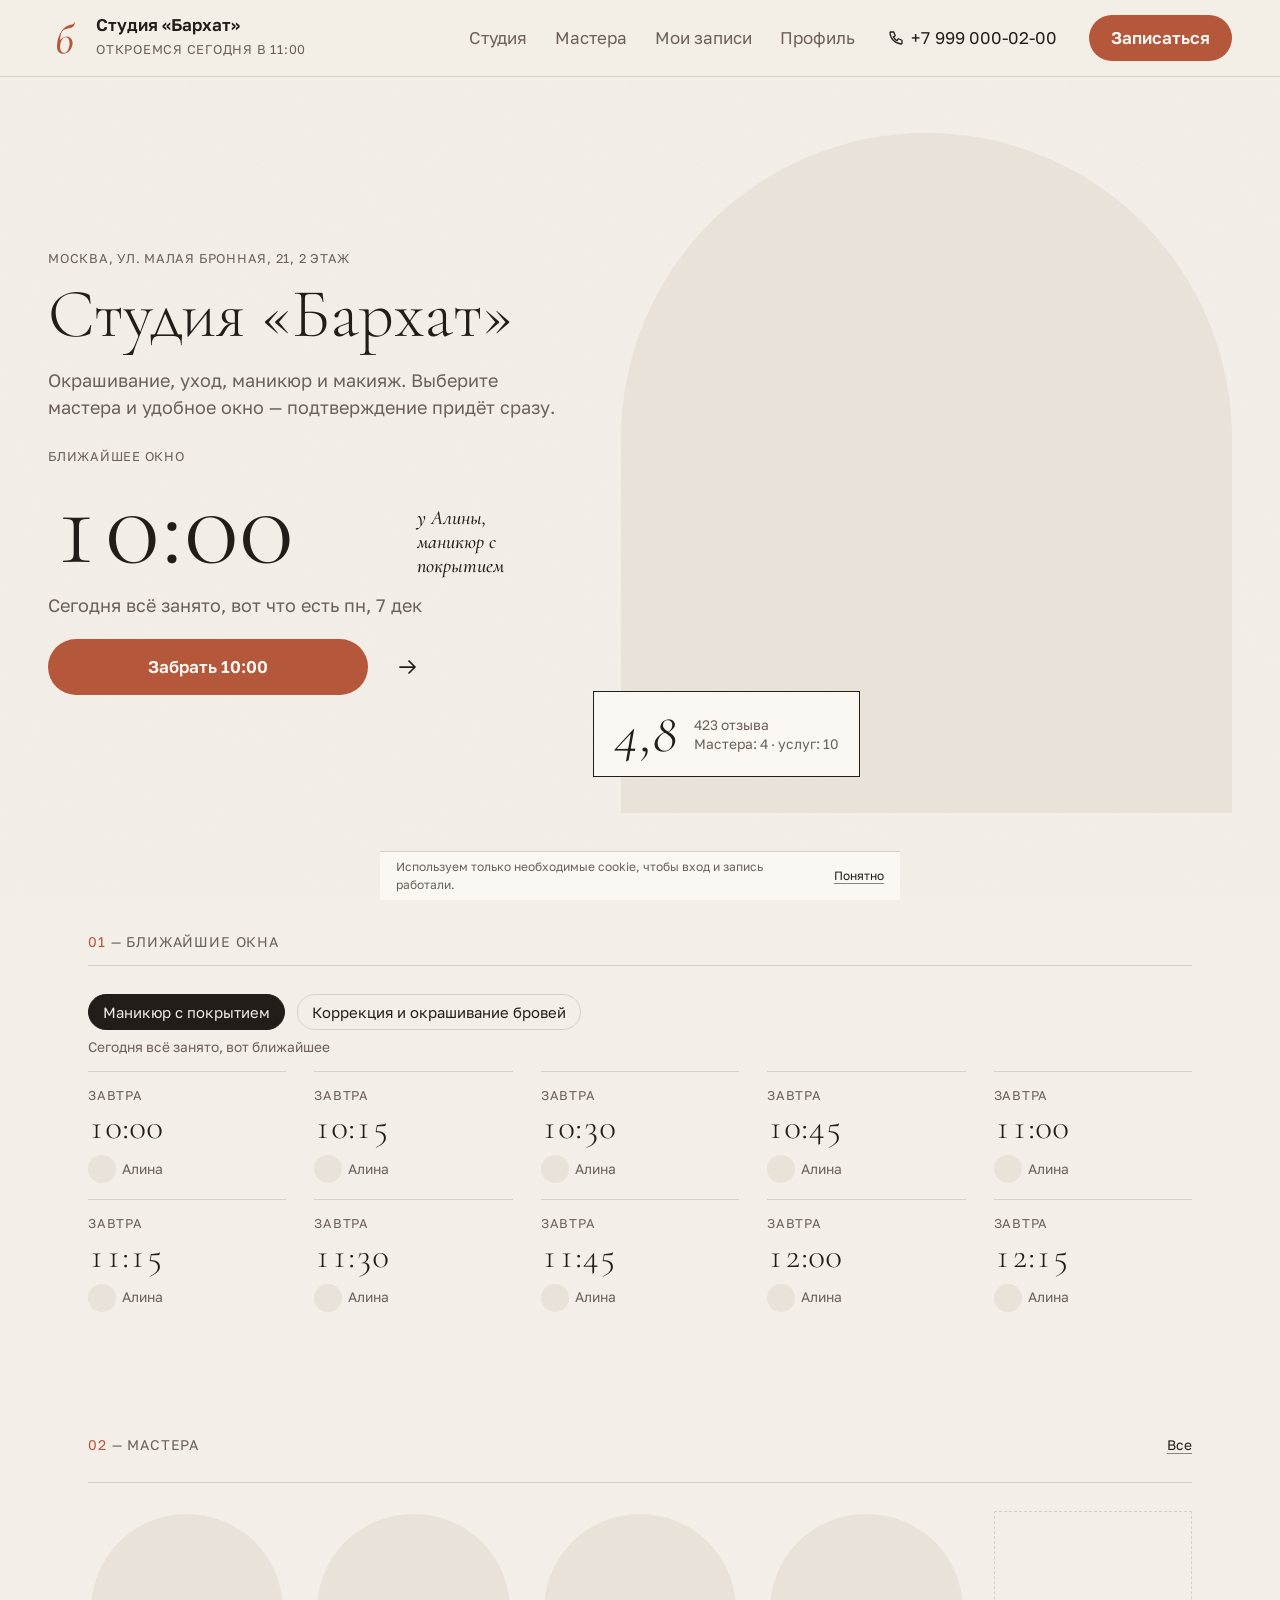
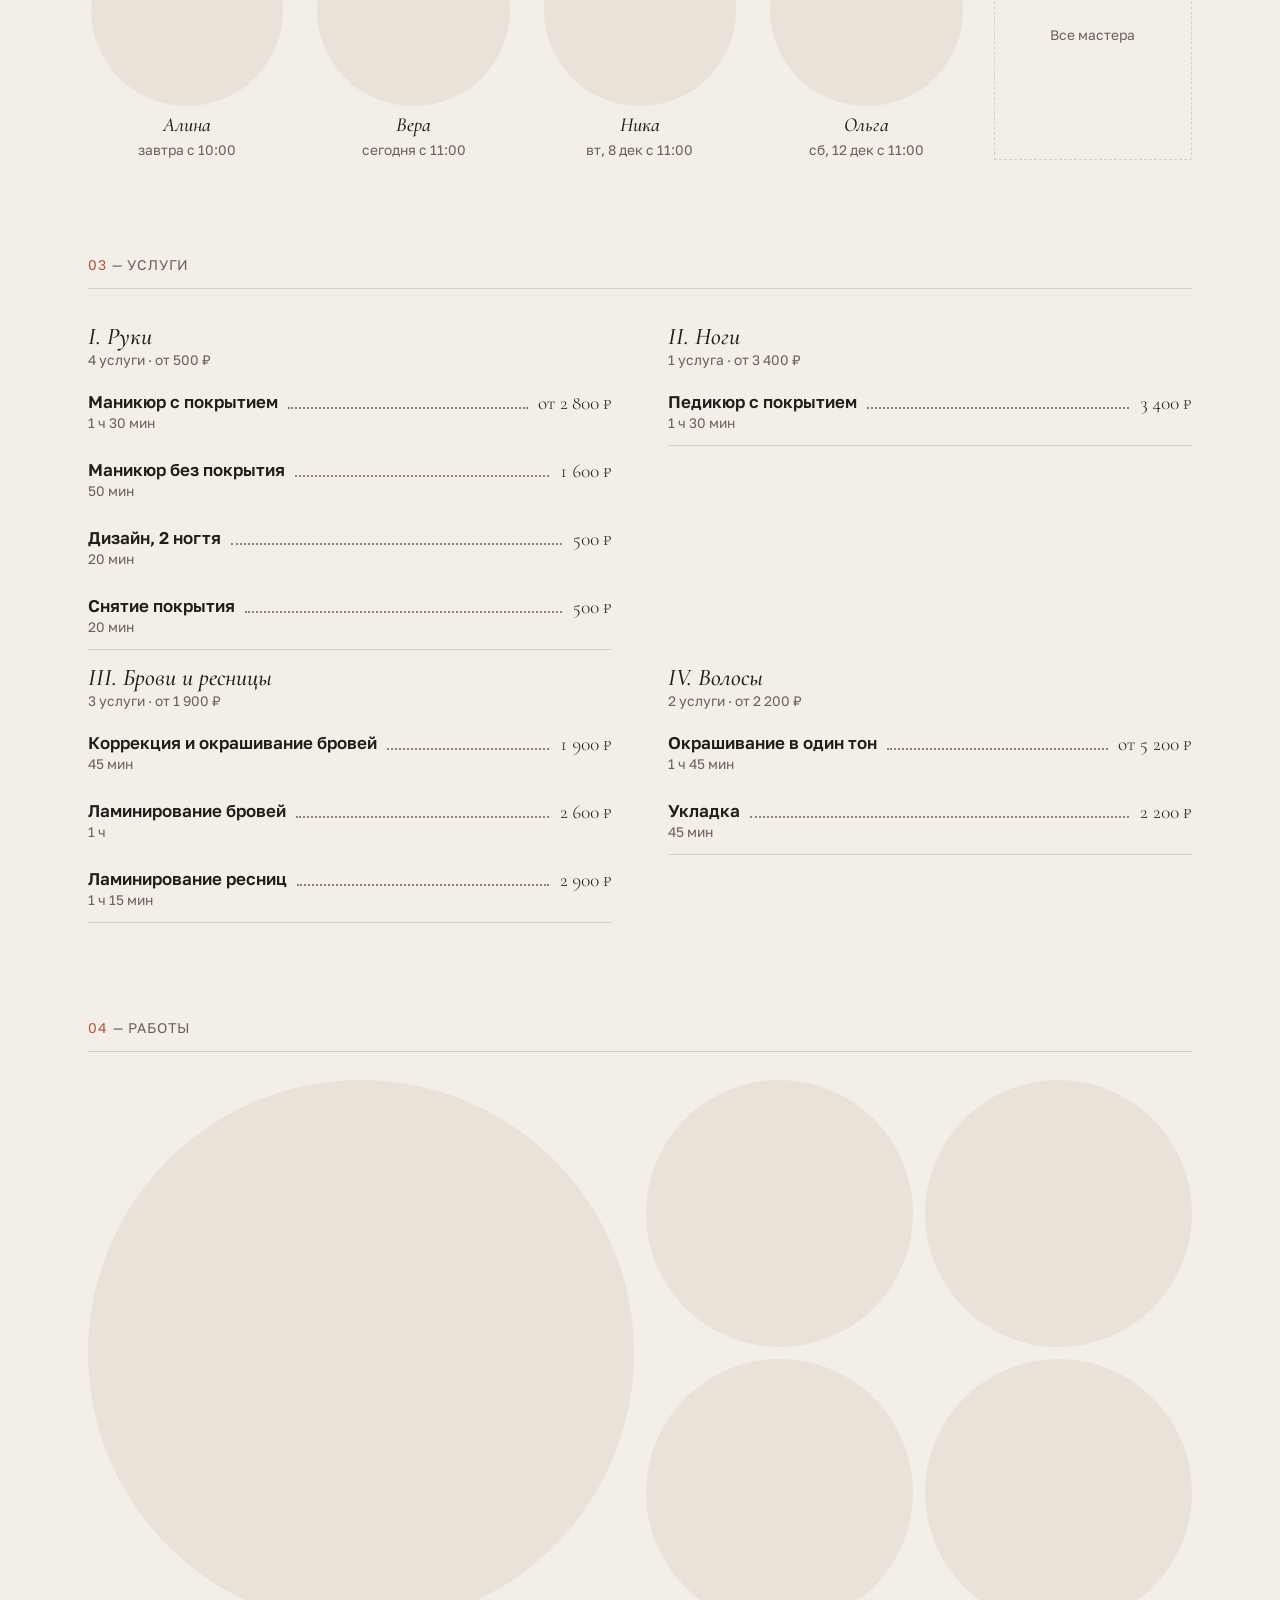
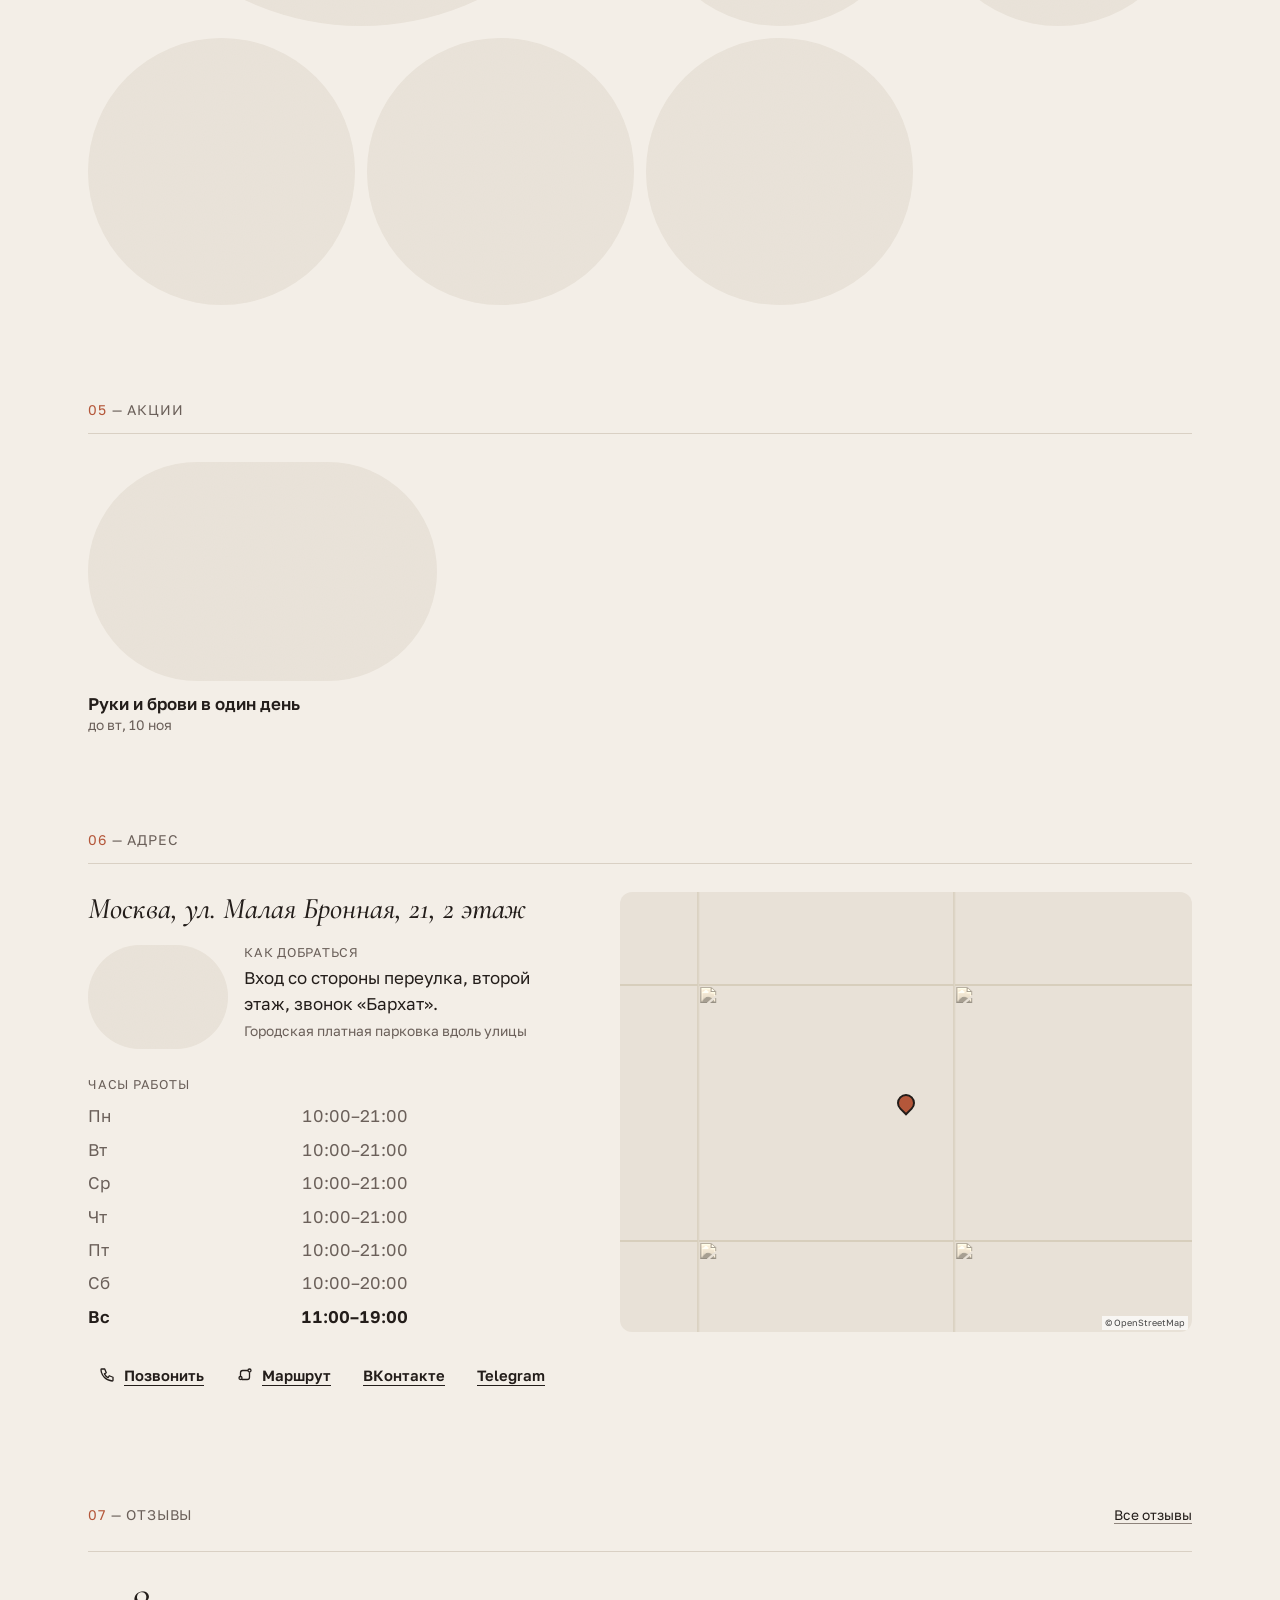
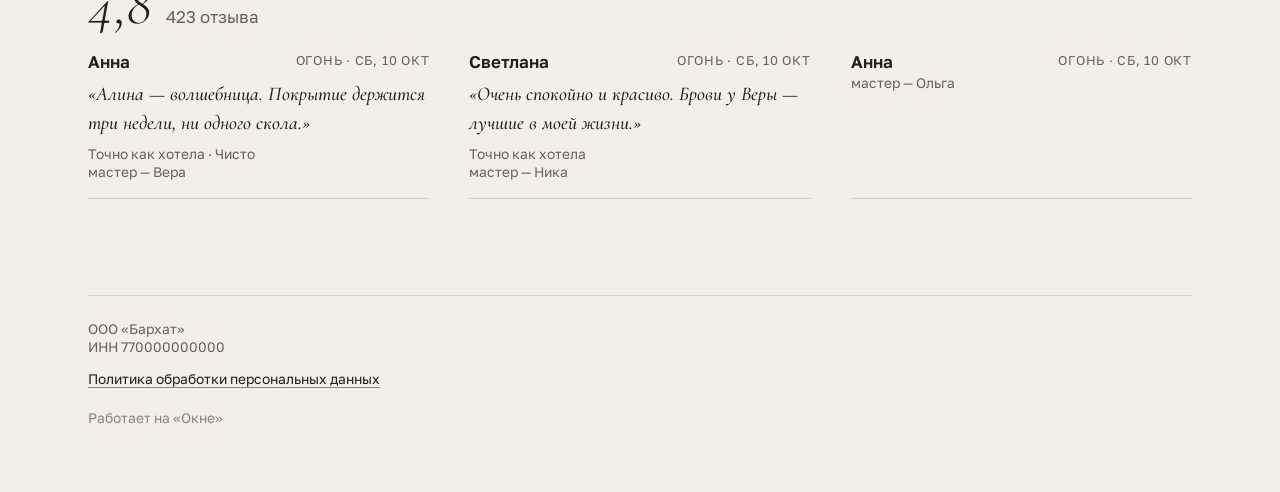
==== barhat-beauty/index.html @ 27f43a8c "Студия красоты «Бархат» — онлайн-запись — демо-версия Собранный сайт, скриншоты и запуск в один клик" ====
<!doctype html>
<html lang="ru" data-theme="zhurnal">
  <head>
    <meta charset="UTF-8" />
    <meta name="viewport" content="width=device-width, initial-scale=1, viewport-fit=cover" />
    <meta name="mobile-web-app-capable" content="yes" />
    <meta name="apple-mobile-web-app-capable" content="yes" />
    <meta name="apple-mobile-web-app-status-bar-style" content="black-translucent" />
    <meta name="format-detection" content="telephone=no" />
    <title>Студия «Бархат»</title><meta name="description" content="Онлайн-запись в «Студия «Бархат»»"><meta name="theme-color" content="#F3EEE7"><meta name="apple-mobile-web-app-title" content="Бархат"><link rel="manifest" href="/barhat-beauty/manifest/client.webmanifest?v=mv2ydxkx"><link rel="icon" type="image/png" sizes="192x192" href="/barhat-beauty/icons/any/192.png?v=mv2ydxkx"><link rel="apple-touch-icon" sizes="180x180" href="/barhat-beauty/icons/apple/180.png?v=mv2ydxkx">
    <script>window.__OKNO__=Object.assign({"slug":"barhat","theme":"ZHURNAL","accent":"#B4573A","name":"Студия «Бархат»","shortName":"Бархат","niche":"BEAUTY","tz":"Europe/Moscow","demo":true},{app:(function(){var p=location.pathname.slice(14);return /^\/master(\/|$)/.test(p)?'master':/^\/admin(\/|$)/.test(p)?'admin':'client'})()})</script>
    <script type="module" crossorigin src="/barhat-beauty/assets/index-DfB3aI8N.js"></script>
    <link rel="stylesheet" crossorigin href="/barhat-beauty/assets/index-D0xAatuv.css">
  </head>
  <body>
    <div id="root"></div>
    <noscript>Для записи нужен JavaScript. Позвоните в салон — запишем по телефону.</noscript>
  </body>
</html>
---- barhat-beauty/assets/index-D0xAatuv.css ----
:root{--k: 1;--gutter: 20px;--nav-h: 64px;--safe-top: env(safe-area-inset-top, 0px);--safe-bottom: env(safe-area-inset-bottom, 0px);--tap: 44px}@media(max-width:370px){:root{--k: .94}}@media(min-width:430px){:root{--k: 1.06}}[data-theme=masterskaya]{color-scheme:dark;--bg: #14110e;--surface: #1e1a16;--surface-2: #2a241e;--ink: #efe7da;--ink-2: #a89c8b;--ink-3: #6e6457;--rule: #3a3229;--accent: #c9a14a;--on-accent: #14110e;--mark: #d8573a;--ok: #7fb07a;--warn: #e0a84a;--alert: #e0573d;--grain: .06;--texture: .03;--radius-s: 2px;--radius-m: 4px;--radius-l: 8px;--radius-photo: 2px;--radius-button: 2px;--radius-chip: 2px;--radius-field: 0;--radius-sheet: 8px;--rule-w: 1px;--shadow-sheet: none;--font-display: "Alumni Sans", "Arial Narrow", sans-serif;--font-ui: "Golos Text", system-ui, sans-serif;--font-mono: "IBM Plex Mono", ui-monospace, monospace;--font-price: var(--font-mono);--font-label: var(--font-mono);--time-xl: 112px;--time-xl-w: 800;--time-xl-lh: .85;--time-xl-ls: -.02em;--time-xl-style: normal;--time-l: 56px;--time-l-w: 800;--time-l-style: normal;--time-m: 28px;--time-m-w: 700;--h1: 34px;--h1-w: 700;--h1-tt: uppercase;--h1-ls: .02em;--h1-style: normal;--h1-font: var(--font-display);--h2: 22px;--h2-w: 700;--h2-tt: uppercase;--h2-ls: .02em;--h2-style: normal;--h2-font: var(--font-display);--label: 11px;--label-w: 500;--label-tt: uppercase;--label-ls: .08em;--price: 18px;--price-w: 500;--caption-w: 500;--body-lh: 1.45;--spring-stiffness: 520;--spring-damping: 38;--spring-mass: 1.2;--dur: .26s;--ease: cubic-bezier(.2, .9, .1, 1);--cap: butt}[data-theme=zhurnal]{color-scheme:light;--bg: #f3eee7;--surface: #fbf8f3;--surface-2: #e8e1d7;--ink: #231d1a;--ink-2: #6b605a;--ink-3: #8e837b;--rule: #d9d0c4;--accent: #b4573a;--on-accent: #fbf8f3;--mark: #b4573a;--ok: #5e8c61;--warn: #c98a2e;--alert: #b83a3a;--grain: .03;--texture: .02;--radius-s: 0;--radius-m: 12px;--radius-l: 999px;--radius-photo: 999px;--radius-button: 999px;--radius-chip: 999px;--radius-field: 12px;--radius-sheet: 24px;--rule-w: 1px;--shadow-sheet: 0 -12px 40px rgba(35, 29, 26, .12);--font-display: "Cormorant Garamond", Georgia, serif;--font-ui: "Golos Text", system-ui, sans-serif;--font-mono: "Golos Text", system-ui, sans-serif;--font-price: "Cormorant Garamond", Georgia, serif;--font-label: "Golos Text", system-ui, sans-serif;--time-xl: 96px;--time-xl-w: 300;--time-xl-lh: .9;--time-xl-ls: -.01em;--time-xl-style: normal;--time-l: 52px;--time-l-w: 300;--time-l-style: italic;--time-m: 28px;--time-m-w: 400;--h1: 36px;--h1-w: 400;--h1-tt: none;--h1-ls: 0;--h1-style: normal;--h1-font: var(--font-display);--h2: 24px;--h2-w: 500;--h2-tt: none;--h2-ls: 0;--h2-style: italic;--h2-font: var(--font-display);--label: 12px;--label-w: 500;--label-tt: uppercase;--label-ls: .06em;--price: 18px;--price-w: 500;--caption-w: 400;--body-lh: 1.5;--spring-stiffness: 180;--spring-damping: 26;--spring-mass: 1;--dur: .44s;--ease: cubic-bezier(.25, .1, .25, 1);--cap: round}[data-theme=signal]{color-scheme:light;--bg: #e7e6e1;--surface: #f4f3ef;--surface-2: #d6d4cd;--ink: #121212;--ink-2: #4d4d4a;--ink-3: #6f6e69;--rule: #121212;--accent: #ffd200;--on-accent: #121212;--mark: #ff5b14;--ok: #1f9d55;--warn: #ff8a00;--alert: #e02424;--grain: .02;--texture: 0;--radius-s: 0;--radius-m: 0;--radius-l: 4px;--radius-photo: 0;--radius-button: 0;--radius-chip: 0;--radius-field: 0;--radius-sheet: 0;--rule-w: 2px;--shadow-sheet: none;--font-display: "Unbounded", "Arial Black", sans-serif;--font-ui: "IBM Plex Sans", system-ui, sans-serif;--font-mono: "IBM Plex Mono", ui-monospace, monospace;--font-price: var(--font-mono);--font-label: var(--font-mono);--time-xl: 72px;--time-xl-w: 900;--time-xl-lh: .9;--time-xl-ls: -.03em;--time-xl-style: normal;--time-l: 40px;--time-l-w: 900;--time-l-style: normal;--time-m: 22px;--time-m-w: 800;--h1: 26px;--h1-w: 800;--h1-tt: none;--h1-ls: -.01em;--h1-style: normal;--h1-font: var(--font-display);--h2: 18px;--h2-w: 800;--h2-tt: none;--h2-ls: 0;--h2-style: normal;--h2-font: var(--font-display);--label: 11px;--label-w: 600;--label-tt: uppercase;--label-ls: .06em;--price: 18px;--price-w: 600;--caption-w: 500;--body-lh: 1.45;--spring-stiffness: 700;--spring-damping: 45;--spring-mass: .8;--dur: .18s;--ease: cubic-bezier(.5, 0, 0, 1);--cap: butt}@media(prefers-color-scheme:dark){[data-theme=zhurnal]:not([data-scheme=light]){color-scheme:dark;--bg: #1c1714;--surface: #251f1b;--surface-2: #342b25;--ink: #efe6dc;--ink-2: #b3a597;--ink-3: #85786c;--rule: #3d342d;--accent: #d07a5c;--on-accent: #1c1714;--mark: #d07a5c;--shadow-sheet: 0 -12px 40px rgba(0, 0, 0, .5)}[data-theme=signal]:not([data-scheme=light]){color-scheme:dark;--bg: #161616;--surface: #202020;--surface-2: #2c2c2c;--ink: #f2f2ee;--ink-2: #b8b8b2;--ink-3: #8a8a85;--rule: #f2f2ee}}.dense{--time-xl: 56px;--time-l: 32px;--time-m: 18px;--h1: 24px;--h2: 16px;--gutter: 16px}*,*:before,*:after{box-sizing:border-box}html{-webkit-text-size-adjust:100%;text-size-adjust:100%;-webkit-tap-highlight-color:transparent}html,body{margin:0;background:var(--bg);color:var(--ink);font-family:var(--font-ui);font-size:calc(16px * var(--k));line-height:var(--body-lh);min-height:100%}html{overscroll-behavior-y:none}body{min-height:100dvh;font-feature-settings:"tnum" 0;-webkit-font-smoothing:antialiased}#root{min-height:100dvh}img{display:block;max-width:100%}button,input,textarea,select{font:inherit;color:inherit}button{background:none;border:0;padding:0;cursor:pointer;touch-action:manipulation}a{color:inherit}:focus{outline:none}:focus-visible{outline:2px solid var(--ink);outline-offset:2px}::selection{background:var(--accent);color:var(--on-accent)}.sr-only{position:absolute!important;width:1px;height:1px;overflow:hidden;clip:rect(0 0 0 0);white-space:nowrap}.num,.t-xl,.t-l,.t-m,.price{font-variant-numeric:tabular-nums;font-feature-settings:"tnum" 1}.t-xl{font-family:var(--font-display);font-size:min(calc(var(--time-xl) * var(--k)),30vw);font-weight:var(--time-xl-w);line-height:var(--time-xl-lh);letter-spacing:var(--time-xl-ls);font-style:var(--time-xl-style)}.t-l{font-family:var(--font-display);font-size:calc(var(--time-l) * var(--k));font-weight:var(--time-l-w);font-style:var(--time-l-style);line-height:.95}.t-m{font-family:var(--font-display);font-size:calc(var(--time-m) * var(--k));font-weight:var(--time-m-w);line-height:1}.h1{font-family:var(--h1-font);font-size:calc(var(--h1) * var(--k));font-weight:var(--h1-w);text-transform:var(--h1-tt);letter-spacing:var(--h1-ls);font-style:var(--h1-style);line-height:1.05;margin:0}.h2{font-family:var(--h2-font);font-size:calc(var(--h2) * var(--k));font-weight:var(--h2-w);text-transform:var(--h2-tt);letter-spacing:var(--h2-ls);font-style:var(--h2-style);line-height:1.1;margin:0}.label{font-family:var(--font-label);font-size:calc(var(--label) * var(--k));font-weight:var(--label-w);text-transform:var(--label-tt);letter-spacing:var(--label-ls);line-height:1.3;color:var(--ink-2)}.caption{font-size:calc(13px * var(--k));font-weight:var(--caption-w);color:var(--ink-2);line-height:1.35}.strong{font-weight:600}.price{font-family:var(--font-price);font-size:calc(var(--price) * var(--k));font-weight:var(--price-w);white-space:nowrap}.muted{color:var(--ink-2)}.faint{color:var(--ink-3)}.accent-text{color:var(--accent)}[data-theme=signal] .accent-text{color:var(--ink);background:var(--accent);padding:0 4px}[data-theme=zhurnal] em,[data-theme=zhurnal] .em{font-family:var(--font-display);font-style:italic;font-size:1.15em}.clamp2{display:-webkit-box;-webkit-line-clamp:2;-webkit-box-orient:vertical;overflow:hidden}.screen{min-height:100dvh;padding-top:var(--safe-top);padding-bottom:calc(var(--nav-h) + var(--safe-bottom) + 24px);position:relative}.screen.no-nav{padding-bottom:calc(var(--safe-bottom) + 24px)}.pad{padding-left:var(--gutter);padding-right:var(--gutter)}.stack>*+*{margin-top:12px}.row{display:flex;align-items:center;gap:12px}.between{justify-content:space-between}.grow{flex:1;min-width:0}.block{margin-top:calc(56px * var(--k))}.block-s{margin-top:32px}.hscroll{display:flex;gap:12px;overflow-x:auto;scroll-snap-type:x proximity;padding:0 var(--gutter);scrollbar-width:none;-webkit-overflow-scrolling:touch}.hscroll::-webkit-scrollbar{display:none}.hscroll>*{scroll-snap-align:start;flex-shrink:0}.section-label{display:flex;align-items:baseline;gap:8px;margin-bottom:16px}.section-label .no{color:var(--accent)}[data-theme=signal] .section-label .no{background:var(--ink);color:var(--accent);padding:1px 5px}.rule{border:0;border-top:var(--rule-w) solid var(--rule);margin:0}.list-row{display:flex;align-items:center;gap:12px;min-height:60px;padding:12px 0;border-bottom:var(--rule-w) solid var(--rule);width:100%;text-align:left}[data-theme=zhurnal] .list-row{margin:0 calc(var(--gutter) * -1);padding-left:var(--gutter);padding-right:var(--gutter);width:calc(100% + var(--gutter) * 2)}.brass-rule{position:relative;height:1px;background:var(--accent);opacity:.7;margin:0 var(--gutter)}.brass-rule:before,.brass-rule:after{content:"";position:absolute;top:-3px;width:7px;height:7px;border-radius:50%;background:var(--accent);box-shadow:inset -1px -1px #00000059}.brass-rule:before{left:0}.brass-rule:after{right:0}.btn{position:relative;display:inline-flex;align-items:center;justify-content:center;gap:8px;min-height:56px;padding:0 24px;border-radius:var(--radius-button);background:var(--accent);color:var(--on-accent);font-weight:600;font-size:calc(16px * var(--k));transition:transform .12s var(--ease),filter .12s;user-select:none;-webkit-user-select:none;white-space:nowrap}.btn:active{transform:scale(.97);filter:brightness(.96)}.btn[disabled]{opacity:.4;pointer-events:none}.btn.full{width:100%}.btn.small{min-height:44px;padding:0 16px;font-size:calc(14px * var(--k))}[data-theme=signal] .btn{border:2px solid #121212;text-transform:uppercase;letter-spacing:.04em;font-family:var(--font-display);font-weight:800;font-size:calc(14px * var(--k));box-shadow:4px 4px #121212}[data-theme=signal] .btn:active{box-shadow:1px 1px #121212;transform:translate(3px,3px)}.btn-2{background:transparent;color:var(--ink);border:1px solid var(--ink-2)}[data-theme=zhurnal] .btn-2{border:0;text-decoration:underline;text-underline-offset:4px;text-decoration-thickness:1px;padding:0 8px}[data-theme=signal] .btn-2{background:#fff;color:#121212;border:2px solid #121212;box-shadow:none}.btn-ghost{background:transparent;color:var(--ink);min-height:var(--tap);padding:0 12px}[data-theme=signal] .btn-ghost{border:0;box-shadow:none}.btn-danger{background:transparent;color:var(--alert);border:1px solid var(--alert)}[data-theme=signal] .btn-danger{box-shadow:none;border:2px solid var(--alert)}.icon-btn{width:var(--tap);height:var(--tap);display:inline-grid;place-items:center;border-radius:var(--radius-s);color:var(--ink);flex-shrink:0}.icon-btn:active{transform:scale(.94)}.link{color:var(--ink);text-decoration:underline;text-underline-offset:3px;text-decoration-color:var(--ink-3);min-height:var(--tap);display:inline-flex;align-items:center}.chip{display:inline-flex;align-items:center;gap:6px;height:36px;padding:0 14px;border-radius:var(--radius-chip);border:1px solid var(--rule);background:transparent;color:var(--ink);font-size:calc(14px * var(--k));white-space:nowrap}[data-theme=signal] .chip{border:2px solid var(--ink)}.chip[aria-pressed=true],.chip.on{background:var(--ink);color:var(--bg);border-color:var(--ink)}.badge{display:inline-flex;align-items:center;height:20px;padding:0 6px;border:1px solid currentColor;font-family:var(--font-label);font-size:10px;letter-spacing:.06em;text-transform:uppercase;color:var(--accent);border-radius:var(--radius-s);white-space:nowrap}[data-theme=signal] .badge{color:var(--ink);background:var(--accent);border:2px solid var(--ink)}.field{display:block}.field .label{display:block;margin-bottom:6px}.input{width:100%;height:56px;padding:0 4px;border:0;border-bottom:1px solid var(--ink-3);background:transparent;font-size:calc(18px * var(--k));border-radius:0}textarea.input{height:auto;min-height:96px;padding:12px 4px;resize:vertical;line-height:1.4}.input:focus{border-bottom:2px solid var(--accent)}[data-theme=signal] .input{border-bottom:2px solid var(--ink)}[data-theme=signal] .input:focus{border-bottom-color:var(--mark)}[data-theme=zhurnal] .input{border:1px solid var(--rule);border-radius:var(--radius-field);padding:0 16px;background:var(--surface)}[data-theme=zhurnal] textarea.input{padding:12px 16px}[data-theme=zhurnal] .input:focus{border:2px solid var(--accent)}.input.error{border-color:var(--alert)}.field-error{color:var(--alert);font-size:13px;margin-top:6px}.phone-field{display:flex;align-items:stretch;gap:8px}.phone-field .prefix{display:grid;place-items:center;padding:0 14px;background:var(--surface-2);color:var(--ink-2);font-size:calc(18px * var(--k));border-radius:var(--radius-field);font-variant-numeric:tabular-nums}.switch{position:relative;width:52px;height:32px;border-radius:999px;background:var(--surface-2);flex-shrink:0;transition:background var(--dur) var(--ease)}.switch:after{content:"";position:absolute;top:3px;left:3px;width:26px;height:26px;border-radius:50%;background:var(--ink);transition:transform var(--dur) var(--ease)}.switch[aria-checked=true]{background:var(--accent)}.switch[aria-checked=true]:after{transform:translate(20px);background:var(--on-accent)}[data-theme=signal] .switch,[data-theme=signal] .switch:after{border-radius:0}[data-theme=signal] .switch{border:2px solid var(--ink)}[data-theme=signal] .switch:after{top:2px;left:2px;width:24px;height:24px}.surface{background:var(--surface);border-radius:var(--radius-m)}[data-theme=masterskaya] .raised{background:var(--surface);border-top:1px solid rgba(201,161,74,.55);border-radius:var(--radius-m)}[data-theme=zhurnal] .raised{border:1px solid var(--ink)}[data-theme=signal] .raised{background:var(--accent);color:#121212;--ink: #121212;--ink-2: #2b2b2b;--ink-3: #4a4a4a;--rule: #121212}.hazard{background:repeating-linear-gradient(45deg,#ffd200 0 10px,#121212 10px 20px)}.skeleton{background:var(--surface-2);border-radius:var(--radius-s);animation:sk 1.6s ease-in-out infinite}@keyframes sk{0%,to{opacity:.5}50%{opacity:.8}}.photo{position:relative;overflow:hidden;background:var(--surface-2);border-radius:var(--radius-photo)}.photo img{width:100%;height:100%;object-fit:cover;transition:opacity .3s}.photo:after{content:"";position:absolute;inset:0;pointer-events:none;opacity:calc(var(--grain) * 6);mix-blend-mode:overlay;background-image:url("data:image/svg+xml;utf8,<svg xmlns='http://www.w3.org/2000/svg' width='160' height='160'><filter id='n'><feTurbulence type='fractalNoise' baseFrequency='0.9' numOctaves='2' stitchTiles='stitch'/><feColorMatrix values='0 0 0 0 0.5 0 0 0 0 0.5 0 0 0 0 0.5 0 0 0 1 0'/></filter><rect width='100%' height='100%' filter='url(%23n)'/></svg>")}[data-theme=masterskaya] .photo img{filter:sepia(.18) saturate(.9) contrast(1.04)}[data-theme=signal] .photo img{filter:contrast(1.12) saturate(1.05)}.bg-texture:before{content:"";position:fixed;inset:0;pointer-events:none;z-index:0;opacity:var(--texture);background-image:url("data:image/svg+xml;utf8,<svg xmlns='http://www.w3.org/2000/svg' width='220' height='220'><filter id='p'><feTurbulence type='fractalNoise' baseFrequency='0.65' numOctaves='3'/></filter><rect width='100%' height='100%' filter='url(%23p)'/></svg>")}.bottom-nav{position:fixed;left:0;right:0;bottom:0;z-index:40;height:calc(var(--nav-h) + var(--safe-bottom));padding-bottom:var(--safe-bottom);background:var(--bg);border-top:var(--rule-w) solid var(--rule);display:grid;grid-template-columns:1fr 1fr 1.2fr 1fr 1fr;align-items:stretch}.bottom-nav a{display:flex;flex-direction:column;align-items:center;justify-content:center;gap:2px;text-decoration:none;color:var(--ink-3);font-size:11px;position:relative}.bottom-nav a.active{color:var(--ink)}.bottom-nav .dot{position:absolute;top:10px;right:calc(50% - 16px);width:8px;height:8px;border-radius:50%;background:var(--mark);border:2px solid var(--bg)}.toast-wrap{position:fixed;top:calc(var(--safe-top) + 8px);left:12px;right:12px;z-index:100;display:flex;flex-direction:column;gap:8px;pointer-events:none;max-width:480px;margin:0 auto}.toast{pointer-events:auto;background:var(--surface);color:var(--ink);padding:14px 16px 18px;font-size:15px;position:relative;box-shadow:0 8px 24px #00000040}[data-theme=masterskaya] .toast,[data-theme=signal] .toast{--tooth: 8px;-webkit-mask:conic-gradient(from 135deg at bottom,#0000,#000 1deg 89deg,#0000 90deg) bottom / var(--tooth) 51% repeat-x,linear-gradient(#000 0 0) top / 100% calc(100% - var(--tooth) / 2 + .5px) no-repeat;mask:conic-gradient(from 135deg at bottom,#0000,#000 1deg 89deg,#0000 90deg) bottom / var(--tooth) 51% repeat-x,linear-gradient(#000 0 0) top / 100% calc(100% - var(--tooth) / 2 + .5px) no-repeat}[data-theme=signal] .toast{background:#fff;border-left:6px solid var(--accent)}[data-theme=zhurnal] .toast{border:1px solid var(--ink);border-radius:0;box-shadow:none;padding-bottom:14px}.toast.error{border-left:4px solid var(--alert)}.banner{position:fixed;left:12px;right:12px;bottom:calc(var(--nav-h) + var(--safe-bottom) + 12px);z-index:60;background:var(--ink);color:var(--bg);padding:12px 16px;display:flex;align-items:center;gap:12px;border-radius:var(--radius-m);max-width:480px;margin:0 auto;font-size:14px}.banner button{color:var(--accent);font-weight:600;min-height:var(--tap)}[data-theme=signal] .banner button{color:var(--accent)}.empty{padding:40px var(--gutter);display:flex;flex-direction:column;align-items:flex-start;gap:16px}.empty svg{color:var(--mark)}@media(prefers-reduced-motion:reduce){*,*:before,*:after{animation-duration:.01ms!important;animation-iteration-count:1!important;transition-duration:.15s!important}}.mobile-frame{max-width:520px;margin:0 auto;position:relative;min-height:100dvh}@media(min-width:600px){.mobile-frame .bottom-nav{max-width:520px;margin:0 auto}}.btn.small{white-space:normal;text-align:center;line-height:1.15;min-width:0;padding:0 10px}#root{overflow-x:clip}.ribbon-scroll{overflow-x:auto;overflow-y:hidden;scroll-snap-type:x mandatory;scrollbar-width:none;-webkit-overflow-scrolling:touch;border-top:var(--rule-w) solid var(--rule);border-bottom:var(--rule-w) solid var(--rule)}.ribbon-scroll::-webkit-scrollbar{display:none}.ribbon-busy{position:absolute;top:18px;bottom:24px;background:repeating-linear-gradient(135deg,var(--surface-2) 0 2px,transparent 2px 7px);opacity:.9}.ribbon-slot{position:absolute;bottom:24px;width:18px;height:80px;display:flex;align-items:flex-end;justify-content:center;transform-origin:bottom}.ribbon-tooth{display:block;width:4px;border-radius:var(--radius-s);transition:height .16s var(--ease),background .16s}[data-theme=signal] .ribbon-tooth{width:6px}.ribbon-snap{position:absolute;top:0;width:1px;height:1px;scroll-snap-align:center;scroll-snap-stop:always}.ribbon-pointer{position:absolute;left:50%;top:-10px;bottom:-2px;width:2px;margin-left:-1px;background:var(--mark);z-index:2;pointer-events:none}.ribbon-pointer:before{content:"";position:absolute;top:0;left:-5px;border:6px solid transparent;border-top:8px solid var(--mark)}.day-cell{position:relative;width:52px;min-height:82px;display:flex;flex-direction:column;align-items:center;justify-content:space-between;padding:8px 0 6px}.day-cell[aria-disabled=true]{opacity:.55}.day-mark{position:absolute;inset:0;pointer-events:none}[data-theme=masterskaya] .day-mark{border:1px solid var(--accent);border-radius:var(--radius-s);box-shadow:inset 0 1px #c9a14a66}[data-theme=zhurnal] .day-mark{inset:auto 4px 24px;height:22px;background:var(--accent);opacity:.22;border-radius:40% 60% 55% 45%/60% 40%;transform:rotate(-4deg)}[data-theme=signal] .day-mark{background:var(--accent);border:2px solid #121212}[data-theme=signal] .day-cell.on{color:#121212}.barcode{position:relative;display:flex;align-items:flex-end;gap:2px;height:14px}.barcode>span:not(.caption){display:block;width:2px;background:var(--ink)}.ticket{position:relative;background:var(--accent);color:var(--on-accent);--tc: var(--on-accent);border-radius:var(--radius-l);overflow:hidden}.ticket .ticket-ink{color:var(--tc)}.ticket .label.ticket-ink{opacity:.8}.ticket-top{padding:22px 20px 20px}.ticket-tear{position:relative;height:0;border-top:2px dashed currentColor;opacity:.4;margin:0 18px}.ticket-tear:before,.ticket-tear:after{content:"";position:absolute;top:-13px;width:24px;height:24px;border-radius:50%;background:var(--bg);opacity:1}.ticket-tear:before{left:-32px}.ticket-tear:after{right:-32px}.ticket-stub{padding:14px 20px 18px}.ticket-masterskaya{background:linear-gradient(180deg,#d4ae5c 0%,var(--accent) 38%,#b08a3a 100%);box-shadow:inset 0 1px #ffffff59,inset 0 -2px #00000040;--tc: #1a140d}.ticket-masterskaya .t-xl{text-shadow:0 1px 0 rgba(255,255,255,.35),0 -1px 0 rgba(0,0,0,.35)}.ticket-masterskaya:before,.ticket-masterskaya:after{content:"";position:absolute;top:12px;width:8px;height:8px;border-radius:50%;background:#6d5520;box-shadow:inset 1px 1px #fff6}.ticket-masterskaya:before{left:12px}.ticket-masterskaya:after{right:12px}.ticket-zhurnal{background:var(--surface);--tc: var(--ink);outline:1px solid var(--ink);outline-offset:-8px;border-radius:0}.ticket-zhurnal .t-xl{color:var(--accent)}.ticket-signal{border:2px solid #121212;border-radius:0;--tc: #121212;box-shadow:6px 6px #121212}.ticket.draft{background:transparent!important;--tc: var(--ink);border:2px dashed var(--ink-3);box-shadow:none;outline:none}.ticket.draft:before,.ticket.draft:after{display:none}.nav-book{display:flex;align-items:center;justify-content:center;text-decoration:none;position:relative}.nav-book .shape{display:grid;place-items:center;color:var(--on-accent);background:var(--accent);font-weight:700;text-transform:uppercase;font-size:11px;letter-spacing:.06em}[data-theme=masterskaya] .nav-book .shape{width:64px;height:58px;margin-top:-10px;font-size:10px;letter-spacing:.08em;border-radius:2px;box-shadow:inset 0 1px #ffffff59,0 -1px 0 var(--rule);font-family:var(--font-mono)}[data-theme=zhurnal] .nav-book .shape{width:64px;height:64px;border-radius:50%;margin-top:-16px;position:relative}[data-theme=signal] .nav-book .shape{width:76px;height:52px;margin-top:-10px;border:2px solid #121212;color:#121212;font-family:var(--font-display);font-weight:900;box-shadow:3px 3px #121212}.circle-text{position:absolute;inset:-2px;animation:spin 18s linear infinite}@keyframes spin{to{transform:rotate(360deg)}}.menu-row{display:flex;align-items:flex-start;gap:10px;width:100%;text-align:left;min-height:60px;padding:12px 0;border-bottom:var(--rule-w) solid var(--rule)}.menu-row .name{font-weight:600}.menu-row .leader{flex:1;min-width:16px;align-self:flex-start;margin-top:1.05em;height:0;border-bottom:2px dotted var(--ink-3);position:relative}[data-theme=signal] .menu-row .leader{border-bottom:2px dashed var(--ink-3)}.menu-row .leader .fill{position:absolute;left:0;top:0;height:2px;margin-top:0;background:var(--accent);transform-origin:left}[data-theme=signal] .menu-row .leader .fill{background:var(--ink)}.menu-row.on .price{color:var(--accent)}[data-theme=signal] .menu-row.on .price{color:#121212;background:var(--accent);padding:0 4px}.menu-row .sel{width:24px;flex-shrink:0;margin-top:2px}.sheet-grip{margin:0 auto;width:36px;height:4px;border-radius:2px;background:var(--ink-3)}[data-theme=masterskaya] .sheet-grip{width:28px;height:2px;background:var(--accent)}[data-theme=signal] .sheet{border-top:4px solid #121212}[data-theme=signal] .sheet-grip{display:none}.mini-map{position:relative;display:block;overflow:hidden;background:var(--surface-2);border-radius:var(--radius-m)}.mini-map img{filter:grayscale(1) sepia(.35) contrast(.95) brightness(1.02)}[data-theme=masterskaya] .mini-map img{filter:grayscale(1) sepia(.5) invert(.88) contrast(.9) brightness(.85)}[data-theme=signal] .mini-map img{filter:grayscale(1) contrast(1.15)}.map-pin{position:absolute;left:50%;top:50%;width:18px;height:18px;margin:-18px 0 0 -9px;background:var(--accent);border:2px solid var(--ink);border-radius:50% 50% 50% 0;transform:rotate(-45deg)}[data-theme=signal] .map-pin{border-radius:0;transform:none;border-color:#121212}.map-attr{position:absolute;right:4px;bottom:2px;font-size:9px;color:#444;background:#ffffffb3;padding:0 3px}[data-theme=masterskaya] .blink-colon{animation:colon 2s steps(1) infinite}@keyframes colon{0%,60%{opacity:1}61%,80%{opacity:.3}}.caret{display:inline-block;width:2px;height:28px;background:var(--accent);animation:caret 1s steps(1) infinite}@keyframes caret{50%{opacity:0}}.breathe:after{content:"";position:fixed;inset:0;pointer-events:none;background:var(--accent);animation:breathe 4s ease-in-out infinite;z-index:0}@keyframes breathe{0%,to{opacity:0}50%{opacity:.08}}.hero{position:relative;padding-top:calc(var(--safe-top) + 8px)}.hero-bg{position:absolute;inset:0 0 auto;height:260px;z-index:0;overflow:hidden}.hero-bg img{width:100%;height:100%;object-fit:cover}.hero-bg:after{content:"";position:absolute;inset:0;background:linear-gradient(180deg,rgba(20,17,14,.7) 0%,rgba(20,17,14,.82) 55%,var(--bg) 100%)}.hero>*:not(.hero-bg){position:relative;z-index:1}.stack-tickets{position:relative}.stack-edge{height:16px;margin:0 12px;border-bottom-left-radius:var(--radius-m);border-bottom-right-radius:var(--radius-m);display:flex;align-items:center;padding:0 12px;font-size:11px;font-family:var(--font-label);letter-spacing:.06em;text-transform:uppercase;background:var(--accent);color:var(--on-accent);opacity:.75}.stack-edge:nth-child(3){margin:0 24px;opacity:.5}.stamp-cell{aspect-ratio:1;border-radius:50%;display:grid;place-items:center;position:relative}[data-theme=masterskaya] .stamp-cell{background:radial-gradient(circle at 40% 35%,#2a241e,#1a1612);box-shadow:inset 2px 2px 4px #0009,inset -1px -1px 2px #ffffff0d}[data-theme=zhurnal] .stamp-cell{border:1px solid var(--rule)}[data-theme=signal] .stamp-cell{border-radius:0;border:2px solid var(--ink)}.stamp-cell.gift{border:2px dashed var(--ink-3);background:none;box-shadow:none}.stamp-ink{width:78%;height:78%;border-radius:50%;display:grid;place-items:center;color:var(--on-accent);background:var(--accent)}[data-theme=masterskaya] .stamp-ink{background:radial-gradient(circle at 35% 30%,#f0d68f,var(--accent) 45%,#7f6223);box-shadow:0 1px 2px #0009}[data-theme=zhurnal] .stamp-ink{background:none;border:3px solid var(--accent);color:var(--accent);-webkit-mask:radial-gradient(circle,#000 60%,transparent 61%),url("data:image/svg+xml;utf8,<svg xmlns='http://www.w3.org/2000/svg' width='40' height='40'><filter id='n'><feTurbulence baseFrequency='0.9'/></filter><rect width='40' height='40' filter='url(%23n)'/></svg>")}.st-strip{width:4px;align-self:stretch;flex-shrink:0}.st-PENDING_PAYMENT{--st: var(--warn)}.st-CONFIRMED{--st: var(--ink-3)}.st-CLIENT_CONFIRMED{--st: var(--ok)}.st-ARRIVED{--st: var(--accent)}.st-COMPLETED{--st: var(--ink-3)}.st-NO_SHOW{--st: var(--alert)}.st-CANCELLED_CLIENT,.st-CANCELLED_SALON{--st: var(--ink-3)}.st-late{--st: var(--warn)}.steps{display:flex;gap:6px}.steps span{flex:1;height:3px;background:var(--surface-2)}.steps span.on{background:var(--accent)}[data-theme=signal] .steps span{height:22px;flex:0 0 26px;display:grid;place-items:center;font-family:var(--font-display);font-size:11px;font-weight:900;border:2px solid #121212;background:transparent;color:var(--ink)}[data-theme=signal] .steps span.on{background:var(--accent);color:#121212}[data-theme=masterskaya] .steps span{height:14px;flex:0 0 3px;background:var(--rule)}[data-theme=masterskaya] .steps span.on{background:var(--accent)}.hold-timer{position:fixed;top:0;left:0;right:0;height:2px;z-index:50;background:transparent}.hold-timer>div{height:100%;background:var(--accent);transform-origin:left}.hold-timer.warn>div{background:var(--warn)}.visit-bar{position:fixed;left:0;right:0;bottom:0;z-index:45;background:var(--bg);border-top:var(--rule-w) solid var(--rule);padding:10px var(--gutter) calc(10px + var(--safe-bottom));max-width:520px;margin:0 auto}[data-theme=signal] .numbered{counter-reset:row}[data-theme=signal] .numbered>.menu-row:before{counter-increment:row;content:counter(row,decimal-leading-zero);font-family:var(--font-mono);font-size:12px;font-weight:600;color:var(--ink-3);width:22px;margin-top:3px}.works-grid{display:grid;grid-template-columns:repeat(3,1fr);gap:1px;background:var(--rule);border-top:1px solid var(--rule);border-bottom:1px solid var(--rule)}.works-grid .photo{border-radius:0;aspect-ratio:1}.portrait{width:120px;text-align:left}.portrait .photo{width:120px;height:160px}.portrait .nm{position:absolute;left:8px;bottom:6px;color:#fff;font-family:var(--font-display);font-size:26px;font-weight:800;text-transform:uppercase;text-shadow:0 1px 8px rgba(0,0,0,.6);z-index:2;line-height:1}[data-theme=zhurnal] .portrait{width:104px;margin-right:-18px;text-align:center}[data-theme=zhurnal] .portrait .photo{width:104px;height:104px;border-radius:50%;border:3px solid var(--bg)}[data-theme=zhurnal] .portrait .nm{position:static;color:var(--ink);font-style:italic;font-weight:500;text-transform:none;text-shadow:none;font-size:20px;margin-top:6px}[data-theme=signal] .portrait .photo{width:120px;height:120px}[data-theme=signal] .portrait .nm{font-size:16px;color:#121212;text-shadow:none;background:var(--accent);padding:2px 4px}.post-no{position:absolute;top:0;right:0;background:#121212;color:var(--accent);font-family:var(--font-display);font-weight:900;font-size:14px;padding:2px 6px;z-index:2}.admin{display:grid;grid-template-columns:232px 1fr;min-height:100dvh}.admin-side{border-right:var(--rule-w) solid var(--rule);padding:16px 12px;position:sticky;top:0;height:100dvh;overflow-y:auto;display:flex;flex-direction:column;gap:2px}.admin-side a{display:flex;align-items:center;gap:10px;padding:8px 10px;text-decoration:none;color:var(--ink-2);border-radius:var(--radius-s);font-size:14px}.admin-side a.active{color:var(--ink);background:var(--surface);box-shadow:inset 2px 0 0 var(--accent)}.admin-main{min-width:0}.admin-top{position:sticky;top:0;z-index:20;background:var(--bg);border-bottom:var(--rule-w) solid var(--rule);height:56px;display:flex;align-items:center;gap:12px;padding:0 16px}.admin-page{padding:20px 24px 40px}.table{width:100%;border-collapse:collapse;font-size:14px}.table th{text-align:left;font-family:var(--font-label);font-size:11px;font-weight:500;text-transform:uppercase;letter-spacing:.06em;color:var(--ink-2);padding:8px 10px;border-bottom:var(--rule-w) solid var(--rule);white-space:nowrap}.table td{padding:10px;border-bottom:1px solid var(--rule);vertical-align:top}.table tr.click:hover td{background:var(--surface);cursor:pointer}.input.sm,select.input.sm{height:40px;font-size:14px}.side-panel{position:fixed;top:0;right:0;bottom:0;width:420px;max-width:100vw;background:var(--surface);border-left:var(--rule-w) solid var(--rule);z-index:70;overflow-y:auto;padding:16px 20px 40px}@media(max-width:1023px){.admin{grid-template-columns:1fr}.admin-side{display:none}}@media print{.admin-side,.admin-top,.no-print{display:none!important}.admin{display:block}body{background:#fff;color:#000}}.hold-block{background:repeating-linear-gradient(135deg,transparent 0 6px,color-mix(in srgb,var(--accent) 35%,transparent) 6px 8px);background-size:22px 22px;border:1px dashed var(--accent);opacity:.85;animation:hold-move 1.2s linear infinite;pointer-events:none;z-index:1}@keyframes hold-move{to{background-position:22px 0}}.pulse-new{animation:pulse-new 1s ease-in-out 3}@keyframes pulse-new{50%{box-shadow:0 0 0 3px var(--accent)}}.print-only{display:none}@media print{.print-only{display:block;color:#000}.journal{display:none}}.masters-grid{display:grid;grid-template-columns:1fr 1fr;gap:16px}@media(min-width:1024px){:root{--desk-w: 1200px;--desk-pad: 48px}.client-shell.desk{max-width:none;--nav-h: 0px;--gutter: 0px}.desk-header{position:sticky;top:0;z-index:50;background:color-mix(in srgb,var(--bg) 92%,transparent);backdrop-filter:blur(10px);-webkit-backdrop-filter:blur(10px);border-bottom:var(--rule-w) solid var(--rule)}.desk-header-in{max-width:calc(var(--desk-w) + var(--desk-pad) * 2);margin:0 auto;padding:0 var(--desk-pad);height:76px;display:flex;align-items:center;gap:32px}.desk-brand{display:flex;align-items:center;gap:12px;text-decoration:none;min-width:0}.desk-brand img{flex-shrink:0}.desk-links{display:flex;gap:28px;margin-left:auto}.desk-links a{position:relative;text-decoration:none;color:var(--ink-2);font-weight:500;padding:6px 0;transition:color .15s}.desk-links a:hover,.desk-links a.active{color:var(--ink)}.desk-links .desk-underline{position:absolute;left:0;right:0;bottom:-4px;height:6px;display:block}.desk-links .dot{position:absolute;top:2px;right:-10px;width:7px;height:7px;border-radius:50%;background:var(--mark)}.desk-phone{display:inline-flex;align-items:center;gap:6px;text-decoration:none;color:var(--ink);white-space:nowrap}.desk-header .btn{min-height:46px;padding:0 22px}[data-theme=signal] .desk-header{background:var(--bg);border-bottom:2px solid var(--ink)}.client-shell.desk .screen{max-width:960px;margin:0 auto;padding-left:var(--desk-pad);padding-right:var(--desk-pad);box-sizing:content-box;min-height:calc(100dvh - 77px)}.client-shell.desk .screen.no-nav{max-width:720px}.client-shell.desk .screen.home-desk{max-width:none;padding:0}.client-shell.desk .visit-bar{max-width:720px;padding-left:24px;padding-right:24px;border-left:var(--rule-w) solid var(--rule);border-right:var(--rule-w) solid var(--rule)}.client-shell.desk .hscroll{padding:0}.client-shell.desk .masters-grid{grid-template-columns:repeat(4,1fr);gap:28px}.client-shell.desk .h1{font-size:calc(var(--h1) * 1.35)}.desk-hero{max-width:calc(var(--desk-w) + var(--desk-pad) * 2);margin:0 auto;padding:56px var(--desk-pad) 24px;display:grid;grid-template-columns:minmax(0,5fr) minmax(0,6fr);gap:64px;align-items:stretch;min-height:min(calc(100dvh - 77px),760px)}.desk-hero-text{display:flex;flex-direction:column;justify-content:center;min-width:0}.desk-title{margin:14px 0 0;font-family:var(--h1-font);font-weight:var(--h1-w);font-style:var(--h1-style);text-transform:var(--h1-tt);letter-spacing:var(--h1-ls);font-size:clamp(48px,5.4vw,84px);line-height:.95}.desk-hero-signal .desk-title{font-size:clamp(40px,4.4vw,68px)}.desk-lead{margin:20px 0 0;max-width:30em;font-size:18px;line-height:1.5;color:var(--ink-2)}.desk-hero-slot{margin-top:28px}.desk-hero-slot>section{padding:0!important;margin:0}.desk-hero-slot .t-xl{font-size:clamp(96px,9vw,150px)}.desk-hero-slot .brass-rule{display:none}.desk-hero-slot>section>.raised{padding-left:20px!important;padding-right:20px!important}.desk-hero-slot .row .btn.grow{flex:0 1 320px}.desk-hero-media{position:relative;min-height:480px}.desk-hero-media .photo{position:absolute;inset:0;border-radius:var(--radius-l)}.desk-hero-zhurnal .desk-hero-media .photo{border-radius:400px 400px 0 0}.desk-hero-signal .desk-hero-media .photo{border-radius:0;border:3px solid #121212;box-shadow:10px 10px #121212}.desk-rating{position:absolute;left:-28px;bottom:36px;display:flex;align-items:center;gap:14px;padding:16px 20px;background:var(--surface);color:var(--ink);text-decoration:none;border-radius:var(--radius-m);box-shadow:0 16px 40px #00000040;z-index:2}.desk-rating .caption{line-height:1.4}[data-theme=zhurnal] .desk-rating{border:1px solid var(--ink);box-shadow:none;border-radius:0}[data-theme=signal] .desk-rating{background:var(--accent);color:#121212;border:2px solid #121212;border-radius:0;box-shadow:4px 4px #121212}[data-theme=signal] .desk-rating .caption{color:#121212}.desk-wrap{max-width:var(--desk-w);margin:0 auto;padding:0 var(--desk-pad) 40px}.desk-wrap .pad{padding-left:0;padding-right:0}.desk-wrap .block{margin-top:96px}.desk-wrap .section-label{padding-bottom:14px;margin-bottom:28px;border-bottom:var(--rule-w) solid var(--rule)}.desk-wrap .section-label .label{font-size:14px}.desk-wrap .section-label .label:after{content:""}.desk-wrap .quick-list>*{width:360px!important}.desk-wrap .chip-list{flex-wrap:wrap}.desk-wrap .win-list{display:grid;grid-template-columns:repeat(5,1fr);gap:0 28px;overflow:visible}.desk-wrap .win-list>button{width:auto!important;padding:16px 0!important;transition:background .15s}.desk-wrap .win-list>button:hover .t-m{color:var(--accent)}.desk-wrap .win-list .t-m{font-size:calc(var(--time-m) * 1.25);transition:color .15s}.desk-wrap .masters-list{display:grid;grid-template-columns:repeat(auto-fill,minmax(180px,1fr));gap:28px!important;overflow:visible}.desk-wrap .masters-list .portrait,.desk-wrap .masters-list .portrait .photo{width:100%!important;margin-right:0}.desk-wrap .masters-list .portrait .photo{height:auto;aspect-ratio:3 / 4}[data-theme=zhurnal] .desk-wrap .masters-list .portrait .photo,[data-theme=signal] .desk-wrap .masters-list .portrait .photo{aspect-ratio:1}.desk-wrap .masters-list .portrait{transition:transform .2s var(--ease)}.desk-wrap .masters-list .portrait:hover{transform:translateY(-4px)}.desk-wrap .masters-list .portrait:last-child{min-height:0!important}.desk-wrap .svc-cats{display:grid;grid-template-columns:1fr 1fr;gap:8px 56px;align-items:start}.desk-wrap .menu-row:hover .name{color:var(--accent)}.desk-wrap .works-grid{grid-template-columns:repeat(4,1fr);gap:12px;background:none;border:0}.desk-wrap .works-grid>button:first-child{grid-column:span 2;grid-row:span 2}.desk-wrap .works-grid .photo{border-radius:var(--radius-photo);height:100%}.desk-wrap .works-grid .photo img{transition:transform .4s var(--ease)}.desk-wrap .works-grid button:hover .photo img{transform:scale(1.04)}.desk-wrap .promo-list{display:grid;grid-template-columns:repeat(3,1fr);gap:28px;overflow:visible}.desk-wrap .promo-list>*{width:auto!important}.desk-wrap .reviews-list{display:grid;grid-template-columns:repeat(3,1fr);gap:0 40px}.about-desk{display:grid;grid-template-columns:minmax(0,5fr) minmax(0,6fr);gap:56px;align-items:start}.desk-wrap .home-footer{margin-top:96px;padding-top:24px;border-top:var(--rule-w) solid var(--rule)}.client-shell.desk .table{width:100%}.btn:hover{filter:brightness(1.06)}.chip:hover{border-color:var(--ink-2)}.master-shell{max-width:none;padding-left:220px;--nav-h: 0px}.master-shell>.screen,.master-shell .screen{max-width:880px;margin:0 auto}.master-shell .bottom-nav{inset:0 auto 0 0;width:220px;height:auto;max-width:none;margin:0;padding:24px 12px;display:flex;flex-direction:column;gap:4px;border-top:0;border-right:var(--rule-w) solid var(--rule);grid-template-columns:none!important}.master-shell .bottom-nav a{flex-direction:row;justify-content:flex-start;gap:12px;padding:12px 14px;font-size:15px;border-radius:var(--radius-m)}.master-shell .bottom-nav a>span:last-child{display:none}.master-shell .bottom-nav a.active{background:var(--surface)}.master-shell .visit-bar{max-width:880px}}
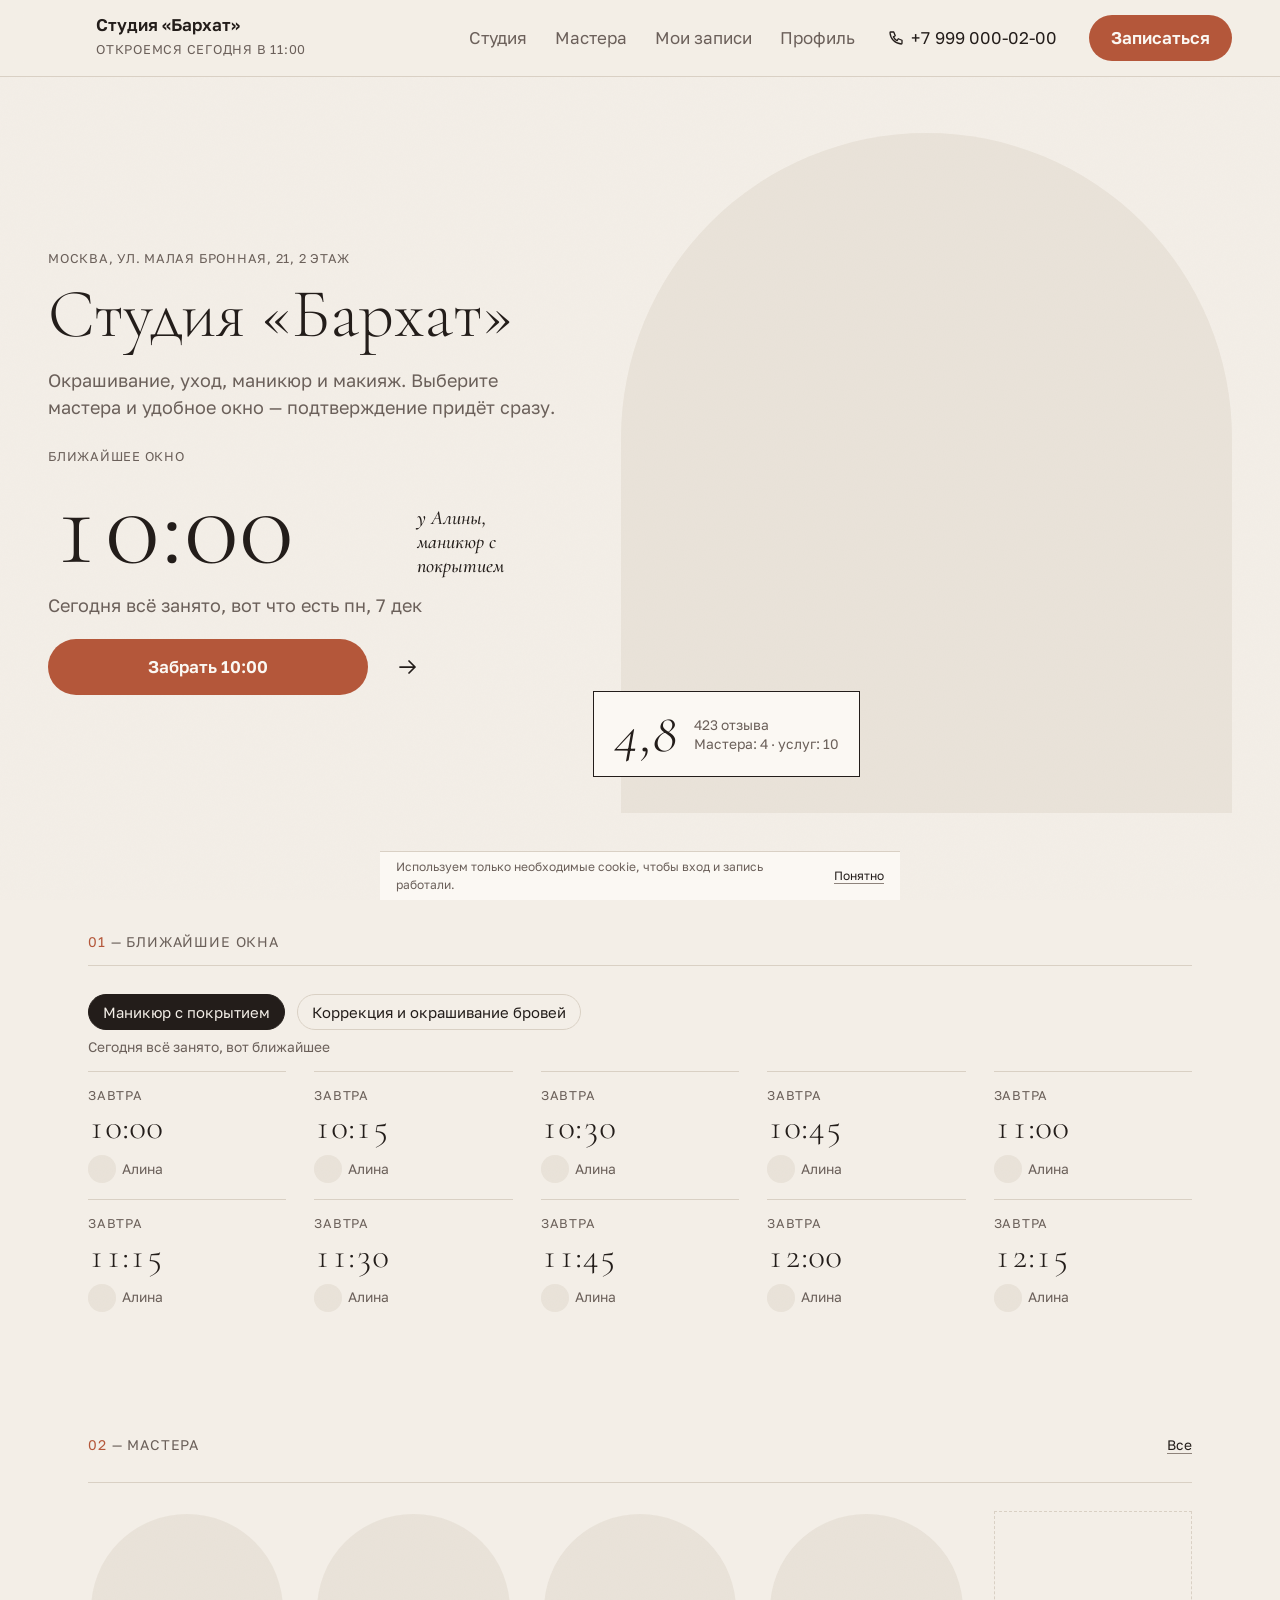
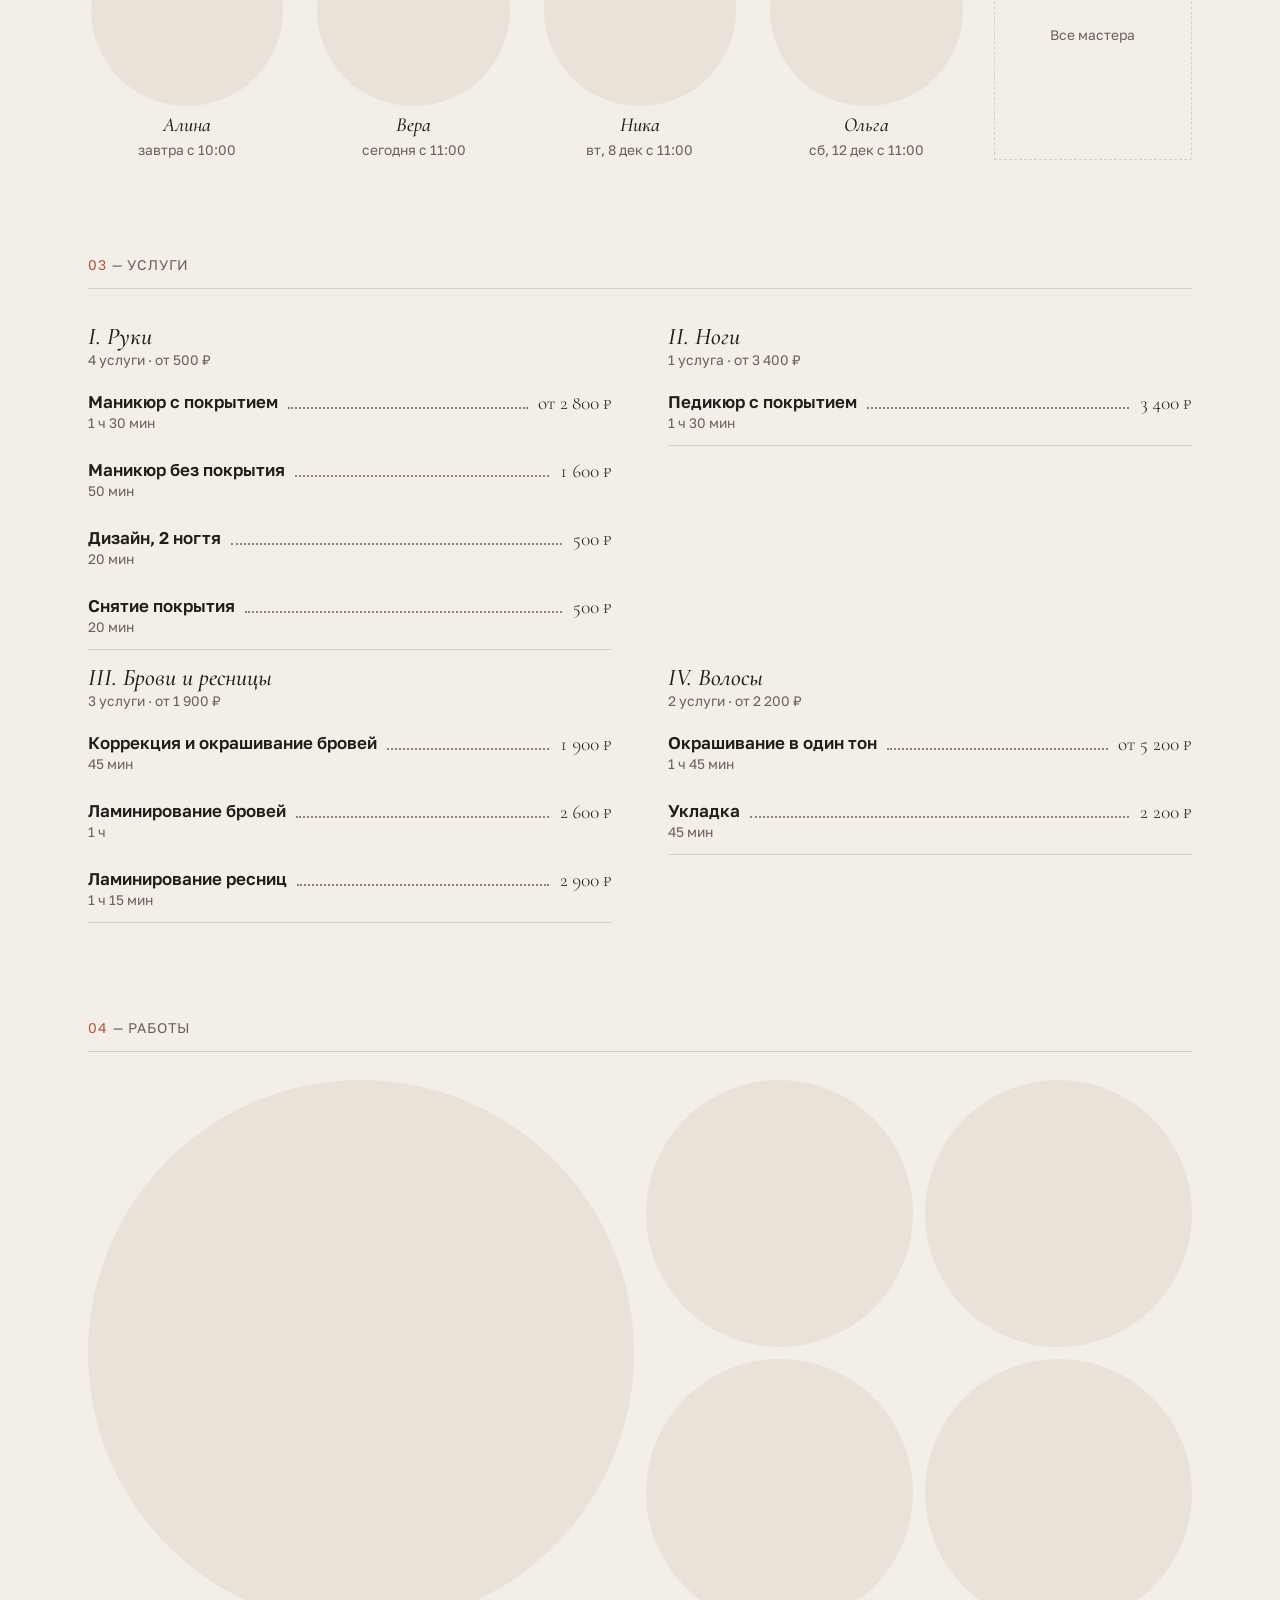
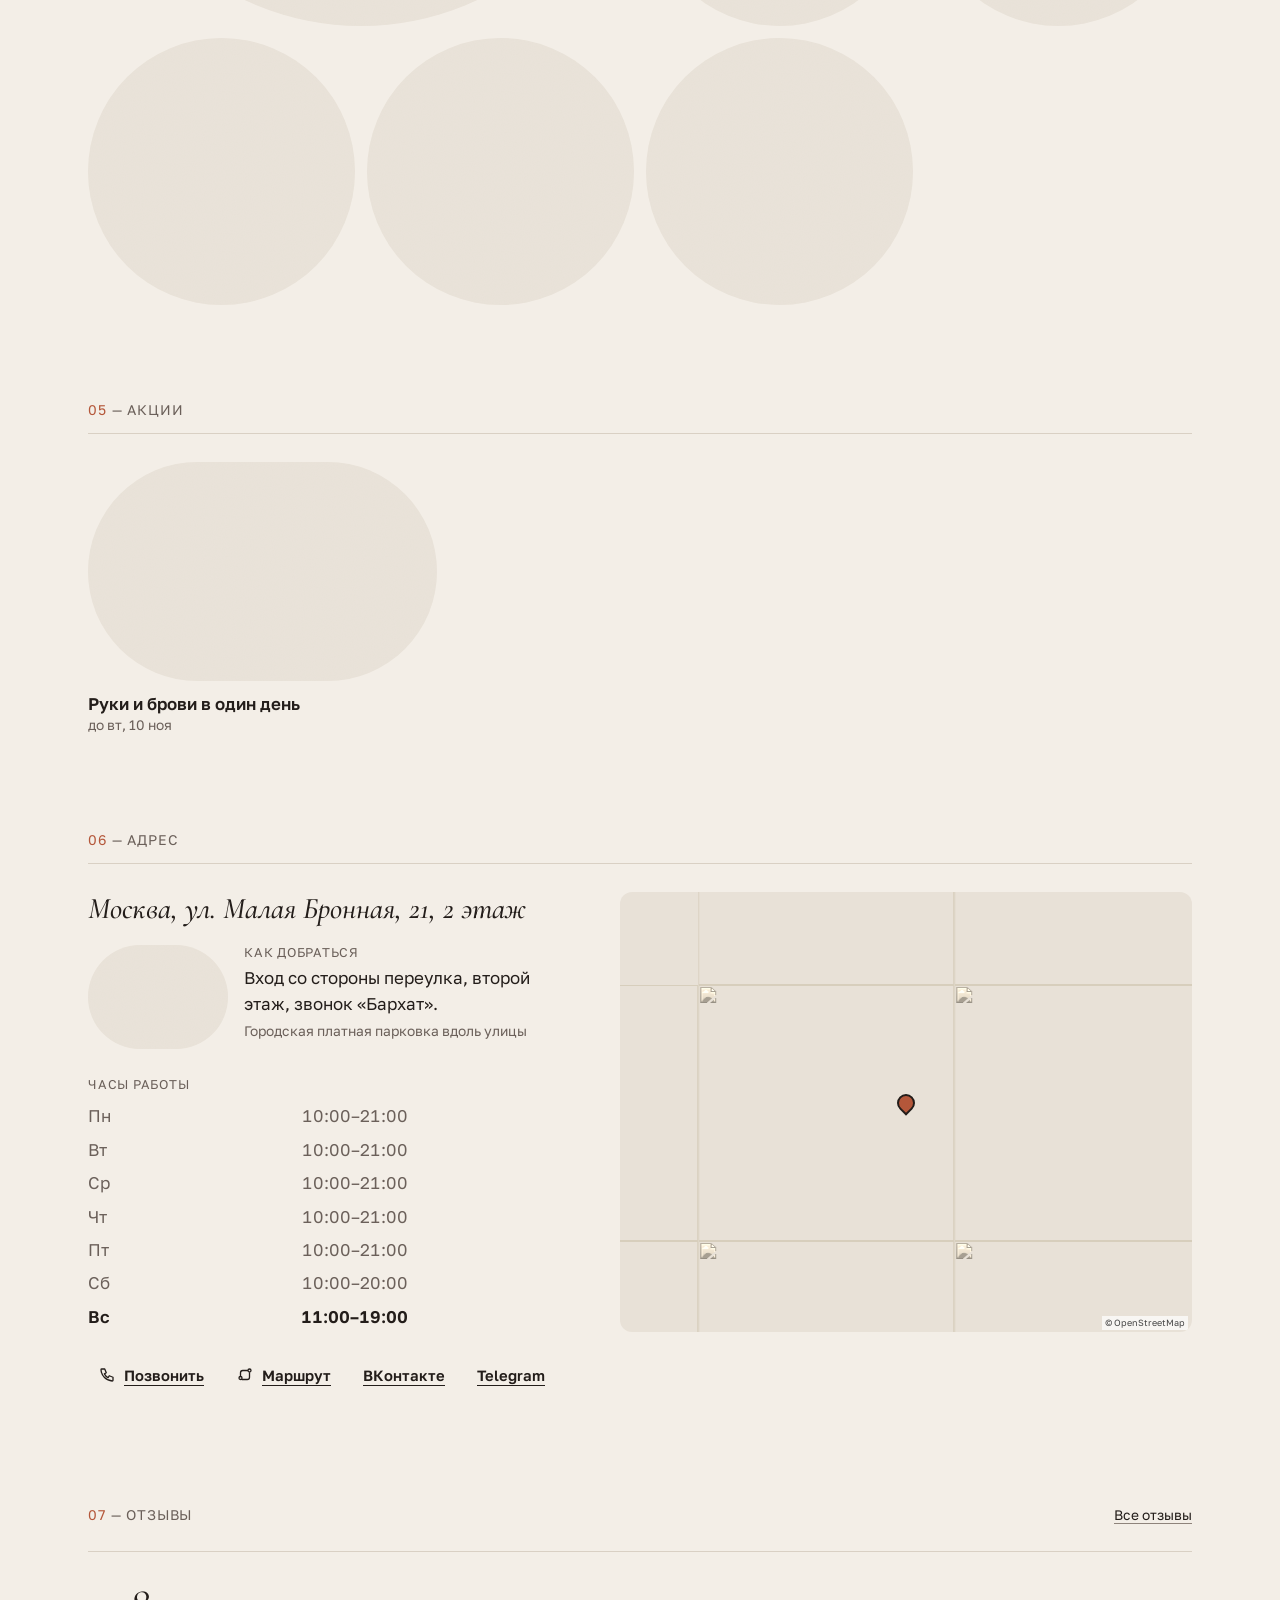
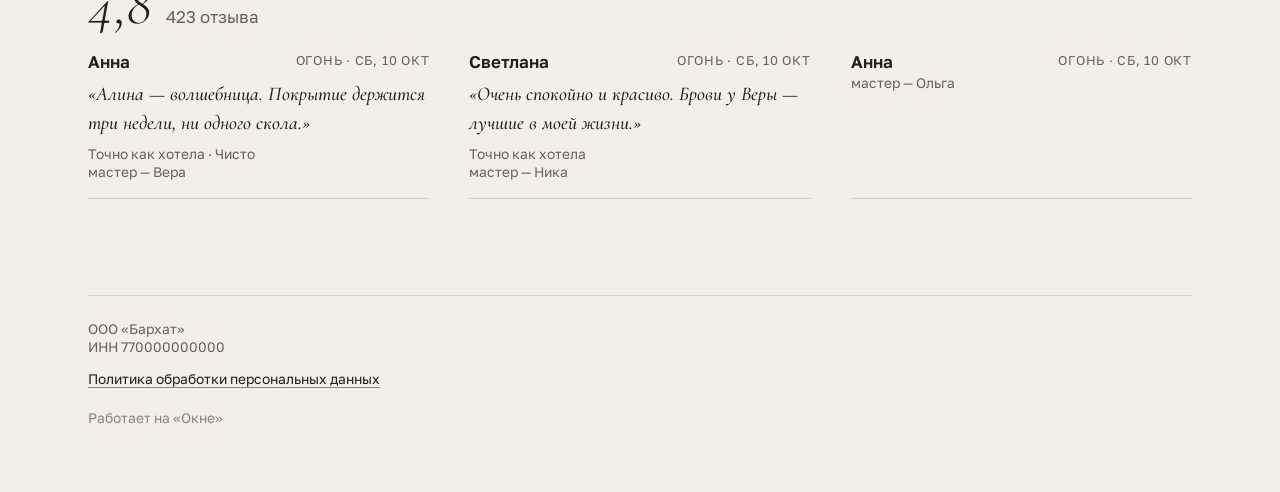
==== commit dd21d1b4: "Демо: без отправки аналитики на статическом хостинге" ====
--- a/barhat-beauty/index.html
+++ b/barhat-beauty/index.html
@@ -9,7 +9,7 @@
     <meta name="format-detection" content="telephone=no" />
     <title>Студия «Бархат»</title><meta name="description" content="Онлайн-запись в «Студия «Бархат»»"><meta name="theme-color" content="#F3EEE7"><meta name="apple-mobile-web-app-title" content="Бархат"><link rel="manifest" href="/barhat-beauty/manifest/client.webmanifest?v=mv2ydxkx"><link rel="icon" type="image/png" sizes="192x192" href="/barhat-beauty/icons/any/192.png?v=mv2ydxkx"><link rel="apple-touch-icon" sizes="180x180" href="/barhat-beauty/icons/apple/180.png?v=mv2ydxkx">
     <script>window.__OKNO__=Object.assign({"slug":"barhat","theme":"ZHURNAL","accent":"#B4573A","name":"Студия «Бархат»","shortName":"Бархат","niche":"BEAUTY","tz":"Europe/Moscow","demo":true},{app:(function(){var p=location.pathname.slice(14);return /^\/master(\/|$)/.test(p)?'master':/^\/admin(\/|$)/.test(p)?'admin':'client'})()})</script>
-    <script type="module" crossorigin src="/barhat-beauty/assets/index-DfB3aI8N.js"></script>
+    <script type="module" crossorigin src="/barhat-beauty/assets/index-BkljGtN7.js"></script>
     <link rel="stylesheet" crossorigin href="/barhat-beauty/assets/index-D0xAatuv.css">
   </head>
   <body>
